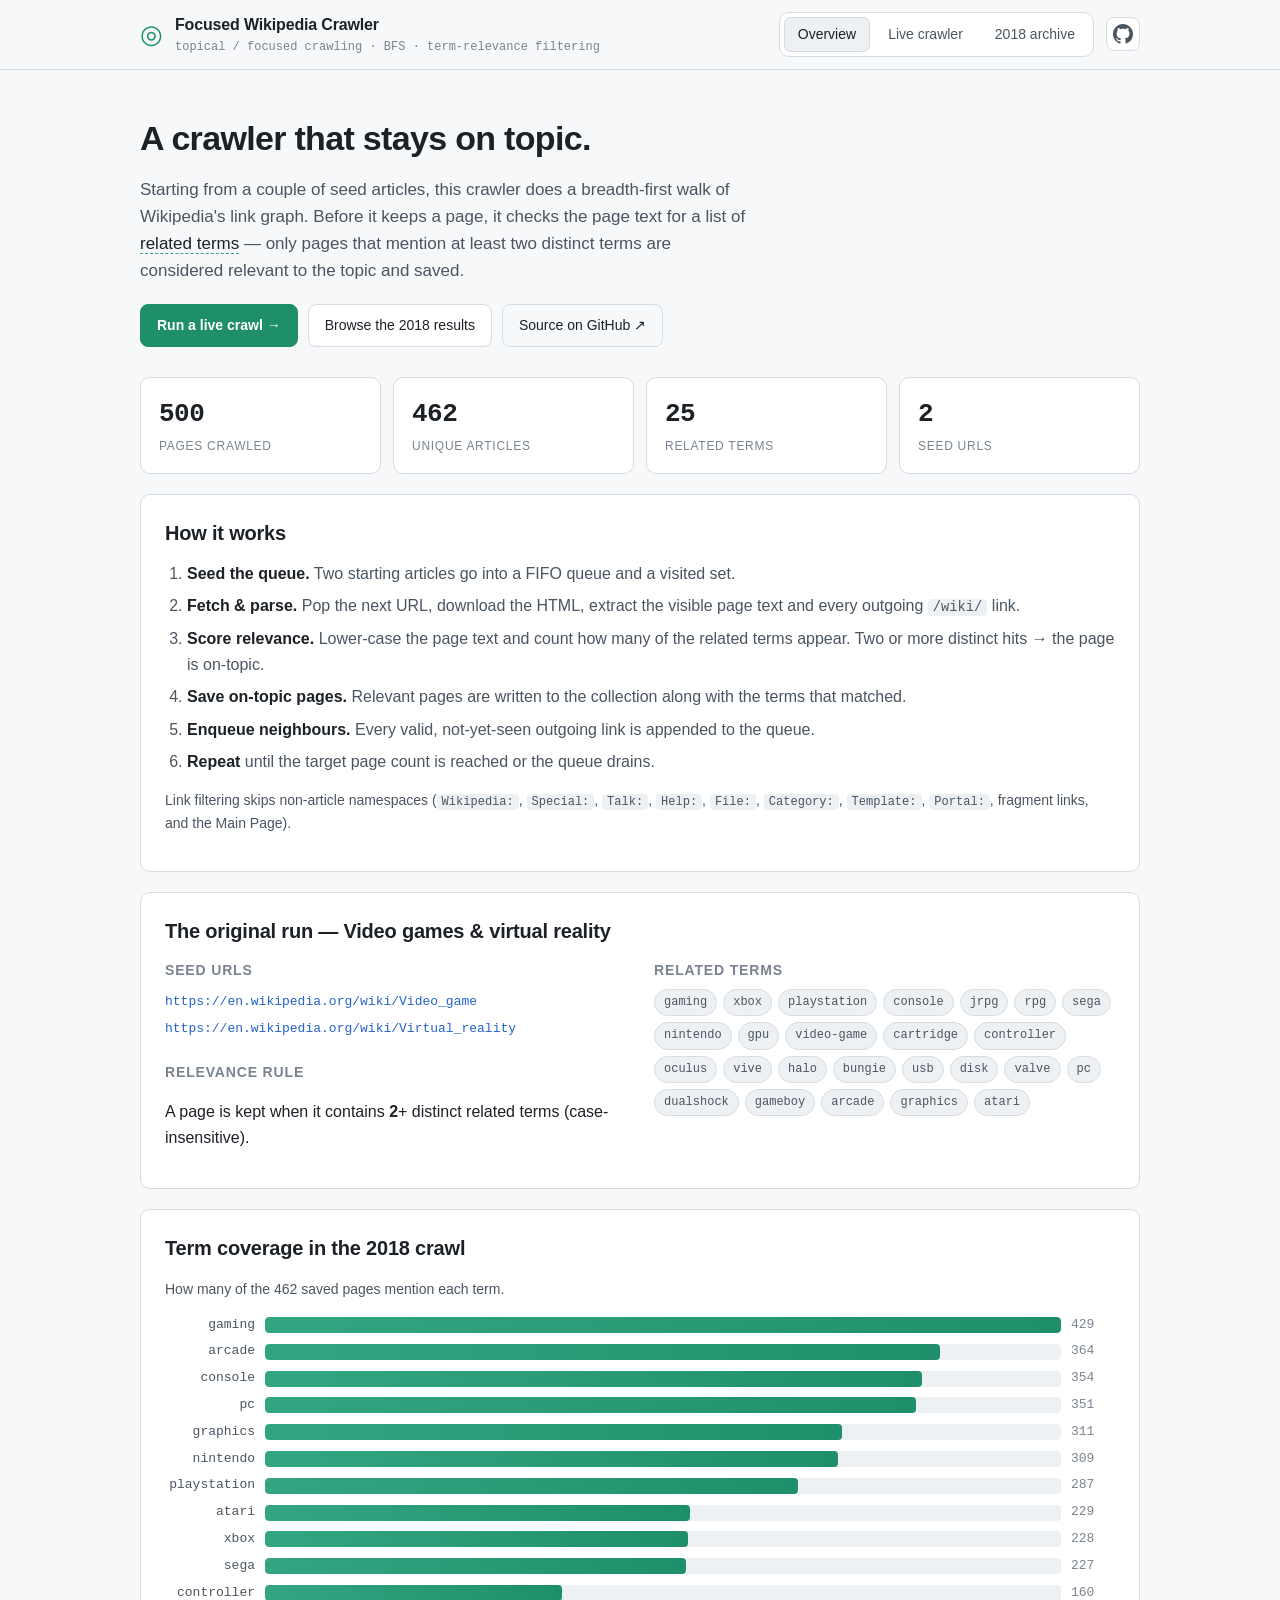
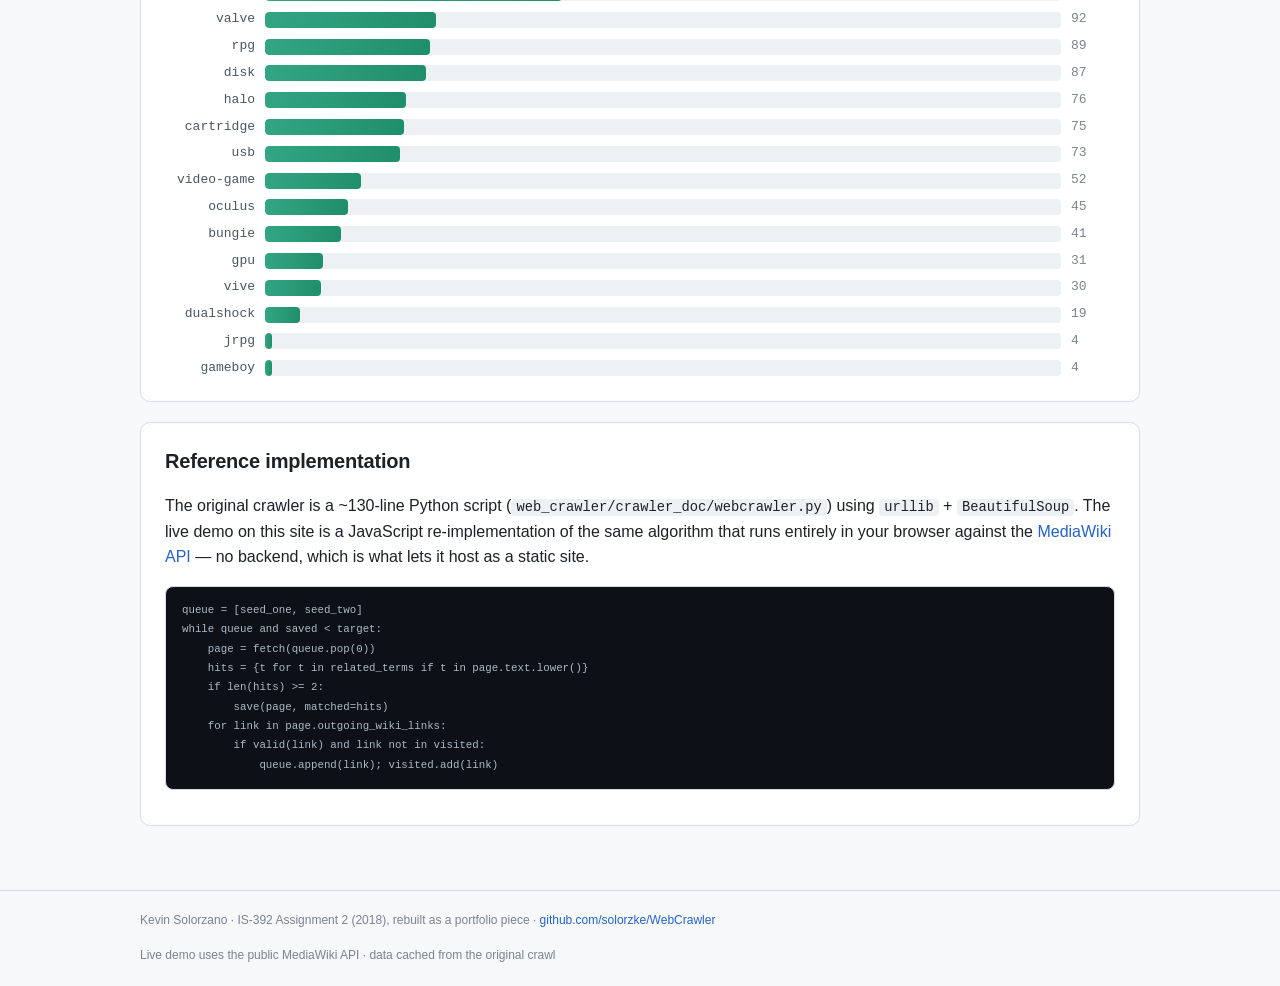
==== site/public/index.html @ 78a3e693 "Deploy to Firebase & Provide FE" ====
<!DOCTYPE html>
<html lang="en">
<head>
<meta charset="utf-8" />
<meta name="viewport" content="width=device-width, initial-scale=1" />
<title>Focused Wikipedia Crawler</title>
<meta name="description" content="A topical web crawler that walks Wikipedia collecting pages relevant to a topic — with a live in-browser demo and the archived 2018 crawl." />
<link rel="preconnect" href="https://en.wikipedia.org" />
<link rel="icon" href="data:image/svg+xml,%3Csvg xmlns='http://www.w3.org/2000/svg' viewBox='0 0 32 32'%3E%3Crect width='32' height='32' rx='7' fill='%230d1117'/%3E%3Ccircle cx='16' cy='16' r='8' fill='none' stroke='%234dd0a7' stroke-width='2.5'/%3E%3Ccircle cx='16' cy='16' r='2.5' fill='%234dd0a7'/%3E%3C/svg%3E" />
<link rel="stylesheet" href="styles.css" />
</head>
<body>
<header class="site-header">
  <div class="wrap">
    <div class="brand">
      <span class="brand-mark" aria-hidden="true">&#9678;</span>
      <div>
        <div class="brand-title">Focused Wikipedia Crawler</div>
        <div class="brand-sub">topical / focused crawling &middot; BFS &middot; term-relevance filtering</div>
      </div>
    </div>
    <div class="header-right">
      <nav class="tabs" role="tablist">
        <button class="tab is-active" data-view="overview" role="tab">Overview</button>
        <button class="tab" data-view="live" role="tab">Live crawler</button>
        <button class="tab" data-view="archive" role="tab">2018 archive</button>
      </nav>
      <a class="gh-link" href="https://github.com/solorzke/WebCrawler" target="_blank" rel="noopener" aria-label="View source on GitHub" title="View source on GitHub">
        <svg viewBox="0 0 16 16" width="20" height="20" fill="currentColor" aria-hidden="true">
          <path d="M8 0C3.58 0 0 3.58 0 8c0 3.54 2.29 6.53 5.47 7.59.4.07.55-.17.55-.38 0-.19-.01-.82-.01-1.49-2.01.37-2.53-.49-2.69-.94-.09-.23-.48-.94-.82-1.13-.28-.15-.68-.52-.01-.53.63-.01 1.08.58 1.23.82.72 1.21 1.87.87 2.33.66.07-.52.28-.87.51-1.07-1.78-.2-3.64-.89-3.64-3.95 0-.87.31-1.59.82-2.15-.08-.2-.36-1.02.08-2.12 0 0 .67-.21 2.2.82.64-.18 1.32-.27 2-.27.68 0 1.36.09 2 .27 1.53-1.04 2.2-.82 2.2-.82.44 1.1.16 1.92.08 2.12.51.56.82 1.27.82 2.15 0 3.07-1.87 3.75-3.65 3.95.29.25.54.73.54 1.48 0 1.07-.01 1.93-.01 2.2 0 .21.15.46.55.38A8.01 8.01 0 0016 8c0-4.42-3.58-8-8-8z"/>
        </svg>
      </a>
    </div>
  </div>
</header>

<main class="wrap">

  <!-- ---------------------------------------------------------------- OVERVIEW -->
  <section id="view-overview" class="view is-active">
    <div class="hero">
      <h1>A crawler that stays on topic.</h1>
      <p class="lede">
        Starting from a couple of seed articles, this crawler does a breadth-first
        walk of Wikipedia's link graph. Before it keeps a page, it checks the page
        text for a list of <em>related terms</em> &mdash; only pages that mention at
        least two distinct terms are considered relevant to the topic and saved.
      </p>
      <div class="hero-cta">
        <button class="btn btn-primary" data-goto="live">Run a live crawl &rarr;</button>
        <button class="btn" data-goto="archive">Browse the 2018 results</button>
        <a class="btn btn-ghost" href="https://github.com/solorzke/WebCrawler" target="_blank" rel="noopener">Source on GitHub &nearr;</a>
      </div>
    </div>

    <div class="stat-grid" id="overview-stats"><!-- filled by JS --></div>

    <div class="panel">
      <h2>How it works</h2>
      <ol class="steps">
        <li><strong>Seed the queue.</strong> Two starting articles go into a FIFO queue and a visited set.</li>
        <li><strong>Fetch &amp; parse.</strong> Pop the next URL, download the HTML, extract the visible page text and every outgoing <code>/wiki/</code> link.</li>
        <li><strong>Score relevance.</strong> Lower-case the page text and count how many of the related terms appear. Two or more distinct hits &rarr; the page is on-topic.</li>
        <li><strong>Save on-topic pages.</strong> Relevant pages are written to the collection along with the terms that matched.</li>
        <li><strong>Enqueue neighbours.</strong> Every valid, not-yet-seen outgoing link is appended to the queue.</li>
        <li><strong>Repeat</strong> until the target page count is reached or the queue drains.</li>
      </ol>
      <p class="note">
        Link filtering skips non-article namespaces (<code>Wikipedia:</code>,
        <code>Special:</code>, <code>Talk:</code>, <code>Help:</code>,
        <code>File:</code>, <code>Category:</code>, <code>Template:</code>,
        <code>Portal:</code>, fragment links, and the Main Page).
      </p>
    </div>

    <div class="panel">
      <h2>The original run &mdash; <span id="topic-name">topic</span></h2>
      <div class="cols">
        <div>
          <h3>Seed URLs</h3>
          <ul class="plain" id="seed-list"></ul>
          <h3>Relevance rule</h3>
          <p>A page is kept when it contains <strong id="threshold-n">2</strong>+ distinct related terms (case-insensitive).</p>
        </div>
        <div>
          <h3>Related terms</h3>
          <div class="chips" id="term-list"></div>
        </div>
      </div>
    </div>

    <div class="panel">
      <h2>Term coverage in the 2018 crawl</h2>
      <p class="note">How many of the 462 saved pages mention each term.</p>
      <div class="bars" id="term-bars"></div>
    </div>

    <div class="panel">
      <h2>Reference implementation</h2>
      <p>
        The original crawler is a ~130-line Python script
        (<code>web_crawler/crawler_doc/webcrawler.py</code>) using
        <code>urllib</code> + <code>BeautifulSoup</code>. The live demo on this
        site is a JavaScript re-implementation of the same algorithm that runs
        entirely in your browser against the
        <a href="https://www.mediawiki.org/wiki/API:Main_page" target="_blank" rel="noopener">MediaWiki API</a>
        &mdash; no backend, which is what lets it host as a static site.
      </p>
      <pre class="code"><code>queue = [seed_one, seed_two]
while queue and saved &lt; target:
    page = fetch(queue.pop(0))
    hits = {t for t in related_terms if t in page.text.lower()}
    if len(hits) &gt;= 2:
        save(page, matched=hits)
    for link in page.outgoing_wiki_links:
        if valid(link) and link not in visited:
            queue.append(link); visited.add(link)</code></pre>
    </div>
  </section>

  <!-- ---------------------------------------------------------------- LIVE -->
  <section id="view-live" class="view">
    <div class="panel">
      <h2>Live crawl</h2>
      <p class="note">
        Runs in your browser against Wikipedia's API, one page at a time with a
        polite delay. Great for a 15&ndash;40 page demo &mdash; not a full 500-page run.
      </p>

      <form id="crawl-form" class="form">
        <div class="field">
          <label for="f-seeds">Seed articles <span class="hint">one per line &mdash; title, /wiki/Title, or full URL</span></label>
          <textarea id="f-seeds" rows="2" spellcheck="false">Video game
Virtual reality</textarea>
        </div>
        <div class="field">
          <label for="f-terms">Related terms <span class="hint">comma or newline separated</span></label>
          <textarea id="f-terms" rows="2" spellcheck="false">gaming, xbox, playstation, console, nintendo, sega, atari, arcade, oculus, controller, cartridge, graphics</textarea>
        </div>
        <div class="row">
          <div class="field sm">
            <label for="f-threshold">Min term hits</label>
            <input type="number" id="f-threshold" value="2" min="1" max="8" />
          </div>
          <div class="field sm">
            <label for="f-max">Max pages to save</label>
            <input type="number" id="f-max" value="25" min="3" max="60" />
          </div>
          <div class="field sm">
            <label for="f-delay">Delay (ms)</label>
            <input type="number" id="f-delay" value="450" min="200" max="3000" step="50" />
          </div>
          <div class="field sm">
            <label for="f-fetchcap">Fetch budget</label>
            <input type="number" id="f-fetchcap" value="200" min="20" max="600" step="10" />
          </div>
        </div>
        <div class="hero-cta">
          <button type="submit" class="btn btn-primary" id="btn-start">Start crawl</button>
          <button type="button" class="btn" id="btn-pause" disabled>Pause</button>
          <button type="button" class="btn btn-ghost" id="btn-reset" disabled>Reset</button>
          <button type="button" class="btn btn-ghost" id="btn-preset">Load VR/games preset</button>
        </div>
      </form>
    </div>

    <div class="stat-grid live-stats" id="live-stats">
      <div class="stat"><div class="stat-n" id="s-fetched">0</div><div class="stat-l">fetched</div></div>
      <div class="stat"><div class="stat-n" id="s-saved">0</div><div class="stat-l">saved</div></div>
      <div class="stat"><div class="stat-n" id="s-skipped">0</div><div class="stat-l">off-topic</div></div>
      <div class="stat"><div class="stat-n" id="s-queue">0</div><div class="stat-l">in queue</div></div>
    </div>
    <div class="progress"><div class="progress-bar" id="live-progress"></div></div>
    <div class="status-line" id="live-status">Idle.</div>

    <div class="split">
      <div class="panel results-panel">
        <h3>Saved pages <span class="counter" id="results-count">0</span></h3>
        <div id="live-results" class="results"></div>
      </div>
      <div class="panel log-panel">
        <h3>Crawl log</h3>
        <div id="live-log" class="log"></div>
      </div>
    </div>
  </section>

  <!-- ---------------------------------------------------------------- ARCHIVE -->
  <section id="view-archive" class="view">
    <div class="panel">
      <h2>The 2018 crawl &mdash; <span id="a-topic">topic</span></h2>
      <p class="note">
        <span id="a-count">462</span> unique on-topic pages collected in a single
        run from the two seed articles. Snippets and matched terms are extracted
        from the saved HTML.
      </p>
      <div class="archive-controls">
        <input type="search" id="a-search" placeholder="Search titles and snippets&hellip;" />
        <select id="a-sort">
          <option value="order">Crawl order</option>
          <option value="title">Title A&ndash;Z</option>
          <option value="terms-desc">Most terms matched</option>
        </select>
      </div>
      <div class="chips filter-chips" id="a-term-filter"></div>
    </div>
    <div class="archive-meta" id="a-meta"></div>
    <div id="archive-results" class="results"></div>
    <div class="load-more"><button class="btn" id="a-more" hidden>Show more</button></div>
  </section>

</main>

<footer class="site-footer">
  <div class="wrap">
    <span>Kevin Solorzano &middot; IS-392 Assignment 2 (2018), rebuilt as a portfolio piece &middot; <a href="https://github.com/solorzke/WebCrawler" target="_blank" rel="noopener">github.com/solorzke/WebCrawler</a></span>
    <span>Live demo uses the public MediaWiki API &middot; data cached from the original crawl</span>
  </div>
</footer>

<script src="config.js"></script>
<script src="crawler.js"></script>
<script src="app.js"></script>
</body>
</html>
---- site/public/styles.css ----
:root {
  --bg: #0d1117;
  --bg-elev: #161b22;
  --bg-elev-2: #1c2330;
  --border: #2a313c;
  --text: #e6edf3;
  --text-dim: #9aa5b1;
  --text-faint: #6b7684;
  --accent: #4dd0a7;
  --accent-dim: #2f8f74;
  --accent-2: #6ea8fe;
  --warn: #e3b341;
  --danger: #f0776a;
  --radius: 10px;
  --mono: ui-monospace, SFMono-Regular, "SF Mono", Menlo, Consolas, monospace;
  --sans: -apple-system, BlinkMacSystemFont, "Segoe UI", Roboto, Helvetica, Arial, sans-serif;
}

* { box-sizing: border-box; }

body {
  margin: 0;
  background: var(--bg);
  color: var(--text);
  font-family: var(--sans);
  line-height: 1.6;
  -webkit-font-smoothing: antialiased;
}

.wrap { max-width: 1040px; margin: 0 auto; padding: 0 20px; }

a { color: var(--accent-2); text-decoration: none; }
a:hover { text-decoration: underline; }

code { font-family: var(--mono); font-size: 0.86em; background: var(--bg-elev-2); padding: 1px 5px; border-radius: 4px; }

/* header ------------------------------------------------------------ */
.site-header {
  border-bottom: 1px solid var(--border);
  background: rgba(13, 17, 23, 0.85);
  backdrop-filter: blur(8px);
  position: sticky; top: 0; z-index: 20;
}
.site-header .wrap { display: flex; align-items: center; justify-content: space-between; gap: 16px; flex-wrap: wrap; padding-top: 12px; padding-bottom: 12px; }
.brand { display: flex; align-items: center; gap: 12px; }
.brand-mark { font-size: 26px; color: var(--accent); }
.brand-title { font-weight: 650; letter-spacing: -0.01em; }
.brand-sub { font-size: 12px; color: var(--text-faint); font-family: var(--mono); }

.header-right { display: flex; align-items: center; gap: 12px; }
.gh-link {
  display: inline-flex; align-items: center; justify-content: center;
  width: 34px; height: 34px; border-radius: 8px; color: var(--text-dim);
  border: 1px solid var(--border); background: var(--bg-elev);
}
.gh-link:hover { color: var(--text); border-color: var(--text-faint); }

.tabs { display: flex; gap: 4px; background: var(--bg-elev); padding: 4px; border-radius: var(--radius); border: 1px solid var(--border); }
.tab {
  border: 0; background: transparent; color: var(--text-dim);
  font: inherit; font-size: 14px; padding: 6px 14px; border-radius: 7px; cursor: pointer;
}
.tab:hover { color: var(--text); }
.tab.is-active { background: var(--bg-elev-2); color: var(--text); box-shadow: inset 0 0 0 1px var(--border); }

/* views ------------------------------------------------------------- */
.view { display: none; padding: 32px 0 64px; }
.view.is-active { display: block; animation: fade 0.2s ease; }
@keyframes fade { from { opacity: 0; transform: translateY(4px); } to { opacity: 1; transform: none; } }

.hero { padding: 16px 0 8px; }
.hero h1 { font-size: 34px; line-height: 1.2; margin: 0 0 12px; letter-spacing: -0.02em; }
.lede { font-size: 17px; color: var(--text-dim); max-width: 65ch; }
.lede em { color: var(--text); font-style: normal; border-bottom: 1px dashed var(--accent-dim); }
.hero-cta { display: flex; gap: 10px; flex-wrap: wrap; margin-top: 20px; }

.btn {
  border: 1px solid var(--border); background: var(--bg-elev);
  color: var(--text); font: inherit; font-size: 14px; padding: 9px 16px;
  border-radius: 8px; cursor: pointer; transition: border-color 0.15s, background 0.15s;
}
.btn:hover:not(:disabled) { border-color: var(--text-faint); }
.btn:disabled { opacity: 0.45; cursor: not-allowed; }
.btn-primary { background: var(--accent); border-color: var(--accent); color: #07110d; font-weight: 600; }
.btn-primary:hover:not(:disabled) { background: #5fdbb4; }
.btn-ghost { background: transparent; }

/* panels ---------------------------------------------------------- */
.panel {
  background: var(--bg-elev); border: 1px solid var(--border);
  border-radius: var(--radius); padding: 22px 24px; margin-top: 20px;
}
.panel h2 { margin: 0 0 12px; font-size: 20px; letter-spacing: -0.01em; }
.panel h3 { margin: 18px 0 8px; font-size: 14px; text-transform: uppercase; letter-spacing: 0.06em; color: var(--text-faint); }
.note { color: var(--text-dim); font-size: 14px; }
.note code, .panel p code { background: var(--bg-elev-2); }

.steps { margin: 0; padding-left: 22px; }
.steps li { margin: 7px 0; color: var(--text-dim); }
.steps strong { color: var(--text); }

.cols { display: grid; grid-template-columns: 1fr 1fr; gap: 28px; }
.cols h3:first-child { margin-top: 0; }
ul.plain { list-style: none; margin: 0; padding: 0; }
ul.plain li { padding: 3px 0; font-family: var(--mono); font-size: 13px; word-break: break-all; }

.chips { display: flex; flex-wrap: wrap; gap: 6px; }
.chip {
  font-family: var(--mono); font-size: 12px; padding: 3px 9px;
  background: var(--bg-elev-2); border: 1px solid var(--border);
  border-radius: 20px; color: var(--text-dim);
}
.chip.matched { color: var(--accent); border-color: var(--accent-dim); background: rgba(77, 208, 167, 0.08); }
.filter-chips .chip { cursor: pointer; user-select: none; }
.filter-chips .chip.active { background: var(--accent); color: #07110d; border-color: var(--accent); }

.code {
  background: var(--bg); border: 1px solid var(--border); border-radius: 8px;
  padding: 14px 16px; overflow-x: auto; font-size: 12.5px; line-height: 1.55;
}
.code code { background: none; padding: 0; color: var(--text-dim); }

/* stats ---------------------------------------------------------- */
.stat-grid { display: grid; grid-template-columns: repeat(4, 1fr); gap: 12px; margin-top: 22px; }
.stat {
  background: var(--bg-elev); border: 1px solid var(--border);
  border-radius: var(--radius); padding: 16px 18px; text-align: left;
}
.stat-n { font-size: 26px; font-weight: 650; font-family: var(--mono); letter-spacing: -0.02em; }
.stat-l { font-size: 12px; color: var(--text-faint); text-transform: uppercase; letter-spacing: 0.06em; margin-top: 2px; }
.live-stats .stat-n { color: var(--accent); }

/* bars --------------------------------------------------------- */
.bars { display: flex; flex-direction: column; gap: 6px; margin-top: 12px; }
.bar-row { display: grid; grid-template-columns: 90px 1fr 44px; align-items: center; gap: 10px; font-size: 13px; }
.bar-row .bar-label { font-family: var(--mono); color: var(--text-dim); text-align: right; }
.bar-track { display: block; background: var(--bg-elev-2); border-radius: 4px; height: 16px; overflow: hidden; }
.bar-fill { display: block; background: linear-gradient(90deg, var(--accent-dim), var(--accent)); height: 100%; min-width: 2px; border-radius: 4px; }
.bar-row .bar-val { font-family: var(--mono); color: var(--text-faint); }

/* forms ------------------------------------------------------- */
.form { margin-top: 6px; }
.field { margin-bottom: 14px; }
.field label { display: block; font-size: 13px; font-weight: 600; margin-bottom: 5px; }
.field .hint { font-weight: 400; color: var(--text-faint); font-size: 12px; }
.field textarea, .field input {
  width: 100%; background: var(--bg); border: 1px solid var(--border);
  color: var(--text); font-family: var(--mono); font-size: 13px;
  padding: 9px 11px; border-radius: 7px; resize: vertical;
}
.field textarea:focus, .field input:focus { outline: none; border-color: var(--accent-dim); }
.row { display: flex; gap: 12px; flex-wrap: wrap; }
.field.sm { flex: 1; min-width: 110px; }

/* progress / status ------------------------------------------- */
.progress { height: 4px; background: var(--bg-elev-2); border-radius: 3px; margin-top: 16px; overflow: hidden; }
.progress-bar { height: 100%; width: 0; background: var(--accent); transition: width 0.3s ease; }
.status-line { font-family: var(--mono); font-size: 13px; color: var(--text-dim); margin-top: 10px; min-height: 20px; }

/* split panels ----------------------------------------------- */
.split { display: grid; grid-template-columns: 1.15fr 0.85fr; gap: 16px; margin-top: 4px; align-items: start; }
.results-panel h3, .log-panel h3 { margin-top: 0; display: flex; align-items: center; gap: 8px; }
.counter {
  font-family: var(--mono); font-size: 12px; background: var(--bg-elev-2);
  padding: 1px 8px; border-radius: 10px; color: var(--text-dim);
}

.results { display: flex; flex-direction: column; gap: 10px; max-height: 620px; overflow-y: auto; }
.card {
  background: var(--bg-elev-2); border: 1px solid var(--border);
  border-radius: 8px; padding: 13px 15px; animation: fade 0.2s ease;
}
.card-head { display: flex; justify-content: space-between; gap: 10px; align-items: baseline; }
.card-title { font-weight: 600; font-size: 15px; }
.card-title a { color: var(--text); }
.card-title a:hover { color: var(--accent-2); }
.card-n { font-family: var(--mono); font-size: 12px; color: var(--text-faint); flex-shrink: 0; }
.card-snip { font-size: 13px; color: var(--text-dim); margin: 7px 0 9px; }
.card-terms { display: flex; flex-wrap: wrap; gap: 5px; }

.log { font-family: var(--mono); font-size: 12px; line-height: 1.7; max-height: 620px; overflow-y: auto; background: var(--bg); border-radius: 7px; padding: 10px 12px; border: 1px solid var(--border); }
.log-line { white-space: pre-wrap; word-break: break-word; }
.log-save { color: var(--accent); }
.log-skip { color: var(--text-faint); }
.log-err { color: var(--danger); }
.log-info { color: var(--text-dim); }

/* archive --------------------------------------------------- */
.archive-controls { display: flex; gap: 10px; margin: 8px 0 12px; flex-wrap: wrap; }
.archive-controls input[type="search"] { flex: 1; min-width: 200px; background: var(--bg); border: 1px solid var(--border); color: var(--text); padding: 9px 12px; border-radius: 7px; font: inherit; font-size: 14px; }
.archive-controls select { background: var(--bg); border: 1px solid var(--border); color: var(--text); padding: 9px 12px; border-radius: 7px; font: inherit; font-size: 14px; }
.archive-meta { font-family: var(--mono); font-size: 12px; color: var(--text-faint); margin: 14px 0 8px; }
.load-more { text-align: center; margin-top: 18px; }

.site-footer { border-top: 1px solid var(--border); padding: 20px 0; color: var(--text-faint); font-size: 12px; }
.site-footer .wrap { display: flex; justify-content: space-between; gap: 16px; flex-wrap: wrap; }

/* responsive ----------------------------------------------- */
@media (max-width: 820px) {
  .stat-grid { grid-template-columns: repeat(2, 1fr); }
  .cols { grid-template-columns: 1fr; gap: 8px; }
  .split { grid-template-columns: 1fr; }
  .hero h1 { font-size: 27px; }
  .site-header .wrap { justify-content: center; }
}
@media (prefers-color-scheme: light) {
  :root {
    --bg: #f6f8fa; --bg-elev: #ffffff; --bg-elev-2: #eef1f4;
    --border: #d7dce2; --text: #1c2128; --text-dim: #4a5561;
    --text-faint: #7a838f; --accent: #1f8f6b; --accent-dim: #34a582;
    --accent-2: #2563c9;
  }
  .site-header { background: rgba(246, 248, 250, 0.85); }
  .btn-primary { color: #ffffff; }
  .code, .log { background: #0d1117; }
  .code code { color: #adbac7; }
}
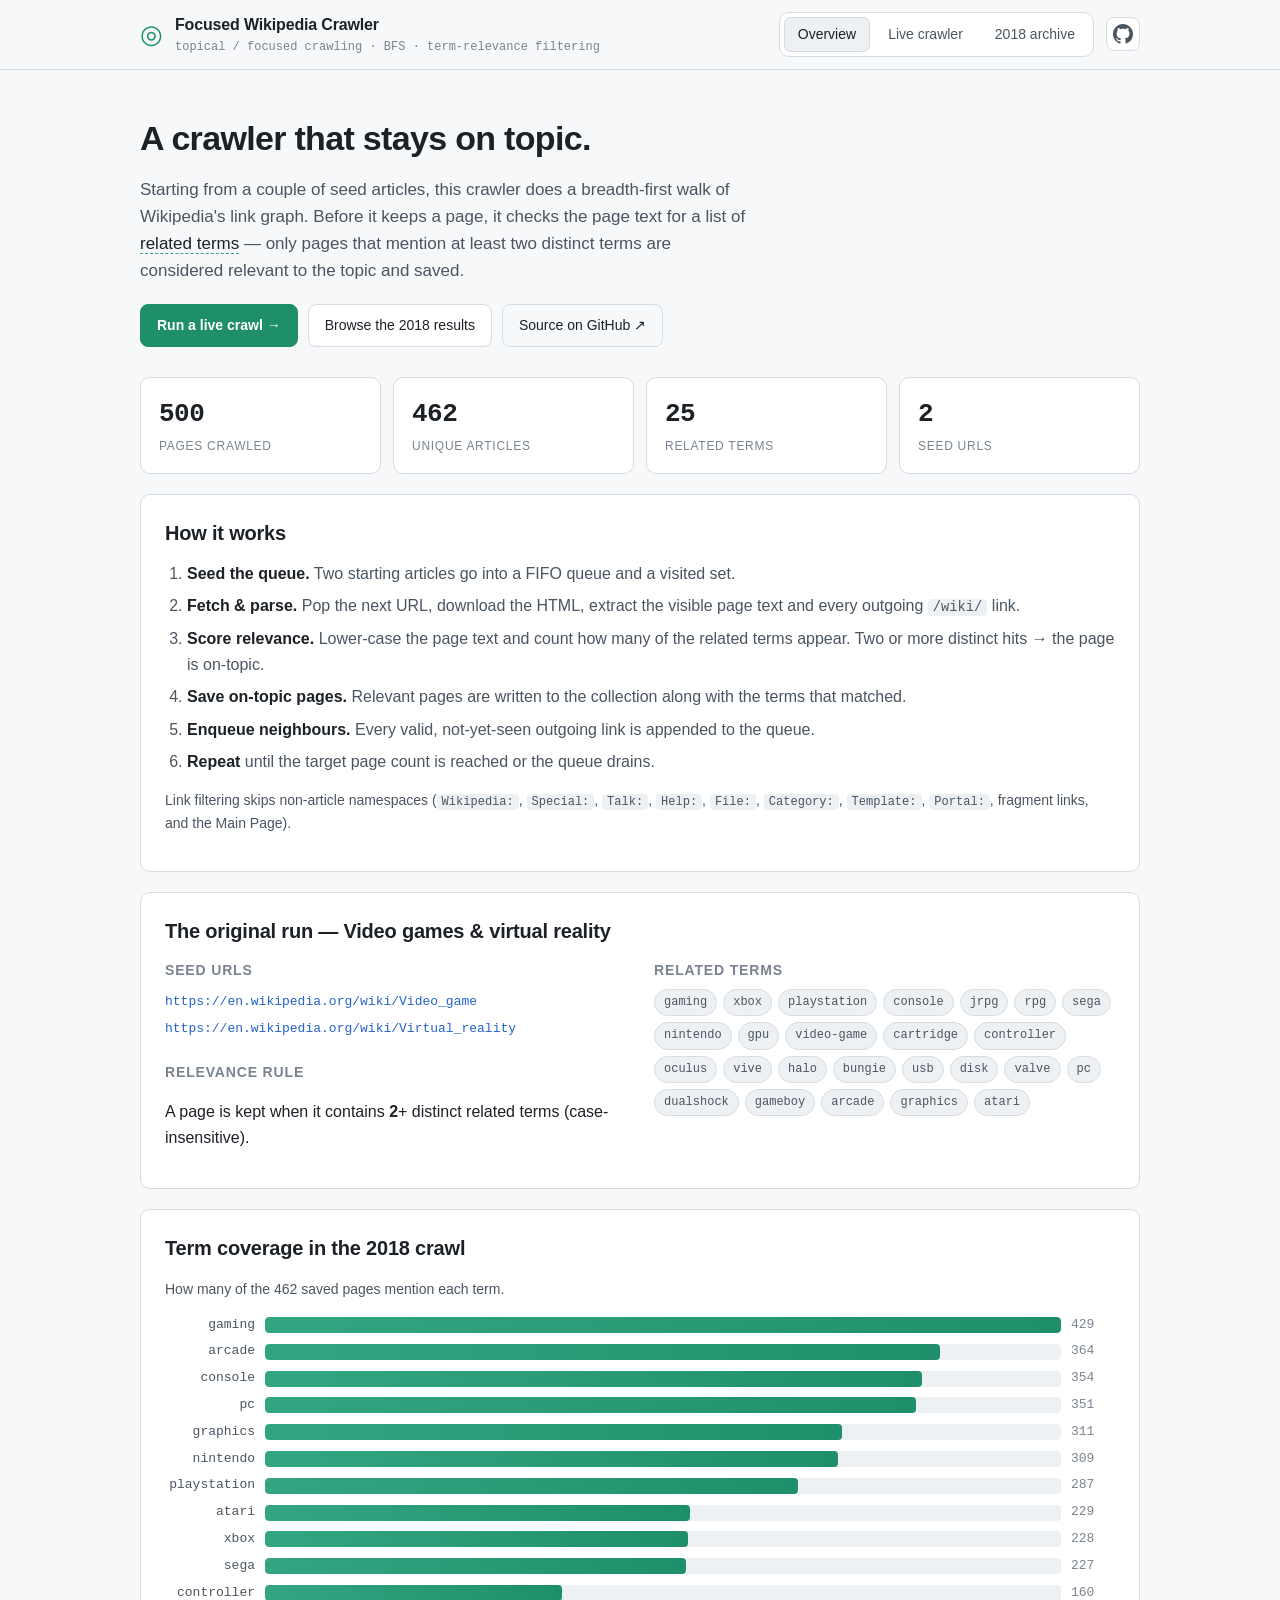
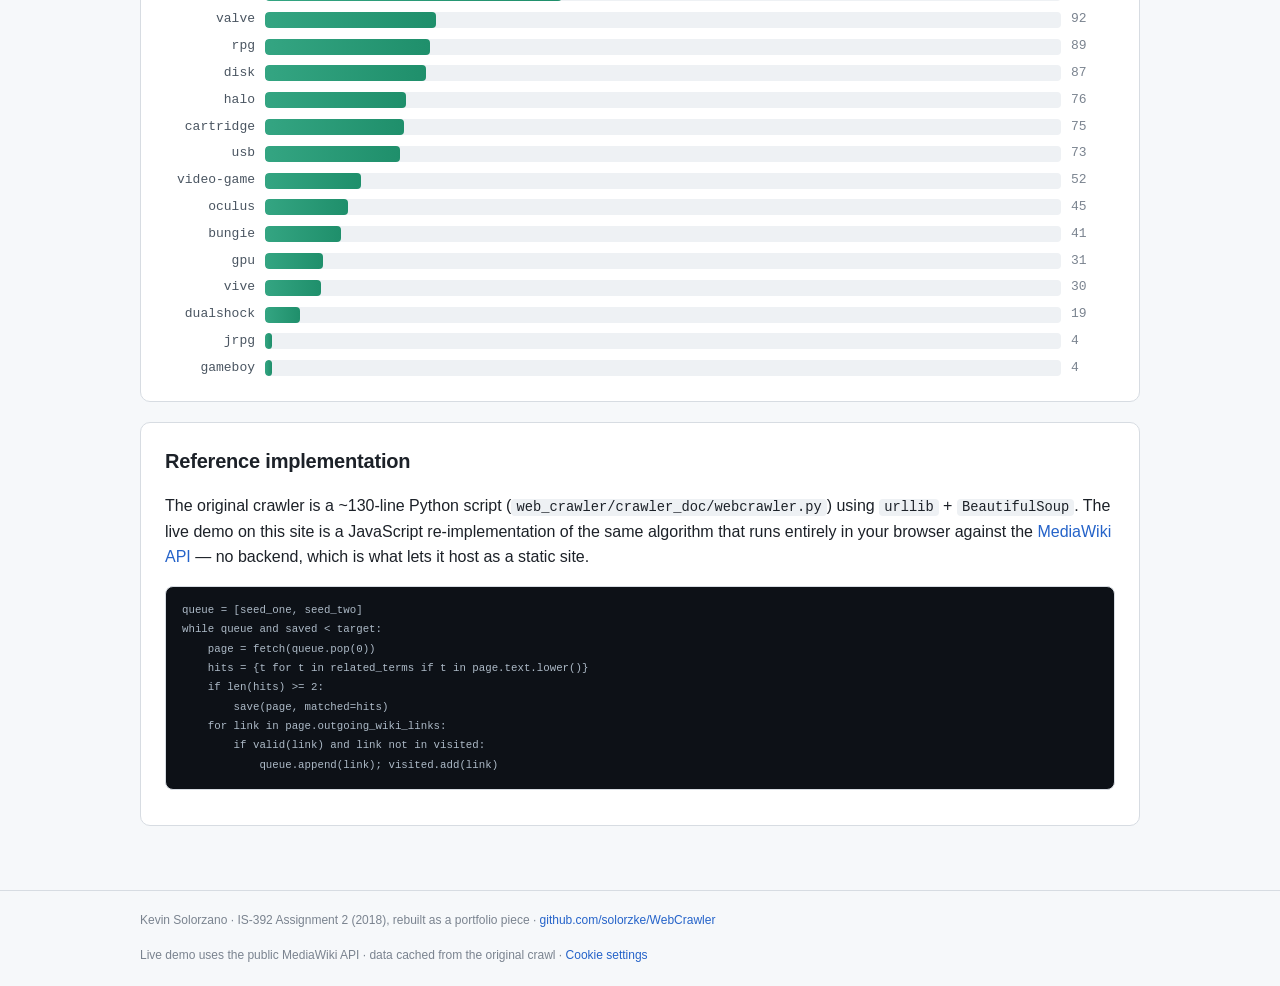
==== commit 1e13f1ed: "Add cookie consent banner with Consent Mode v2" ====
--- a/site/public/index.html
+++ b/site/public/index.html
@@ -1,6 +1,55 @@
 <!DOCTYPE html>
 <html lang="en">
 <head>
+<!-- Consent Mode v2 bootstrap - must stay above every other script on the page. -->
+<script>
+(function () {
+  var ID = 'G-VECXVNTGME';
+  window.CMP_CONFIG = {
+    gaId: ID,
+    siteName: "this site",
+    theme: "dark",
+    accent: "#4dd0a7",
+    accentFg: "#06231a"
+  };
+
+  window.dataLayer = window.dataLayer || [];
+  function gtag() { dataLayer.push(arguments); }
+  window.gtag = gtag;
+
+  // Re-read a previous decision synchronously so returning visitors who opted
+  // in are not measured late, and everyone else starts fully denied.
+  var ok = false;
+  try {
+    var s = JSON.parse(localStorage.getItem('cmp_consent_v1'));
+    ok = !!(s && s.v === 1 && s.categories && s.categories.analytics);
+  } catch (e) {}
+
+  gtag('consent', 'default', {
+    ad_storage: 'denied',
+    ad_user_data: 'denied',
+    ad_personalization: 'denied',
+    personalization_storage: 'denied',
+    analytics_storage: ok ? 'granted' : 'denied',
+    functionality_storage: 'granted',
+    security_storage: 'granted',
+    wait_for_update: 500
+  });
+
+  gtag('js', new Date());
+  gtag('config', ID);
+
+  // gtag.js itself is withheld until consent exists; cmp.js injects it on opt-in.
+  if (ok) {
+    var t = document.createElement('script');
+    t.async = true;
+    t.src = 'https://www.googletagmanager.com/gtag/js?id=' + ID;
+    document.head.appendChild(t);
+  }
+})();
+</script>
+<script src="/cmp.js" defer></script>
+
 <meta charset="utf-8" />
 <meta name="viewport" content="width=device-width, initial-scale=1" />
 <title>Focused Wikipedia Crawler</title>
@@ -214,7 +263,7 @@
 <footer class="site-footer">
   <div class="wrap">
     <span>Kevin Solorzano &middot; IS-392 Assignment 2 (2018), rebuilt as a portfolio piece &middot; <a href="https://github.com/solorzke/WebCrawler" target="_blank" rel="noopener">github.com/solorzke/WebCrawler</a></span>
-    <span>Live demo uses the public MediaWiki API &middot; data cached from the original crawl</span>
+    <span>Live demo uses the public MediaWiki API &middot; data cached from the original crawl &middot; <a href="#" data-cmp-open>Cookie settings</a></span>
   </div>
 </footer>
 
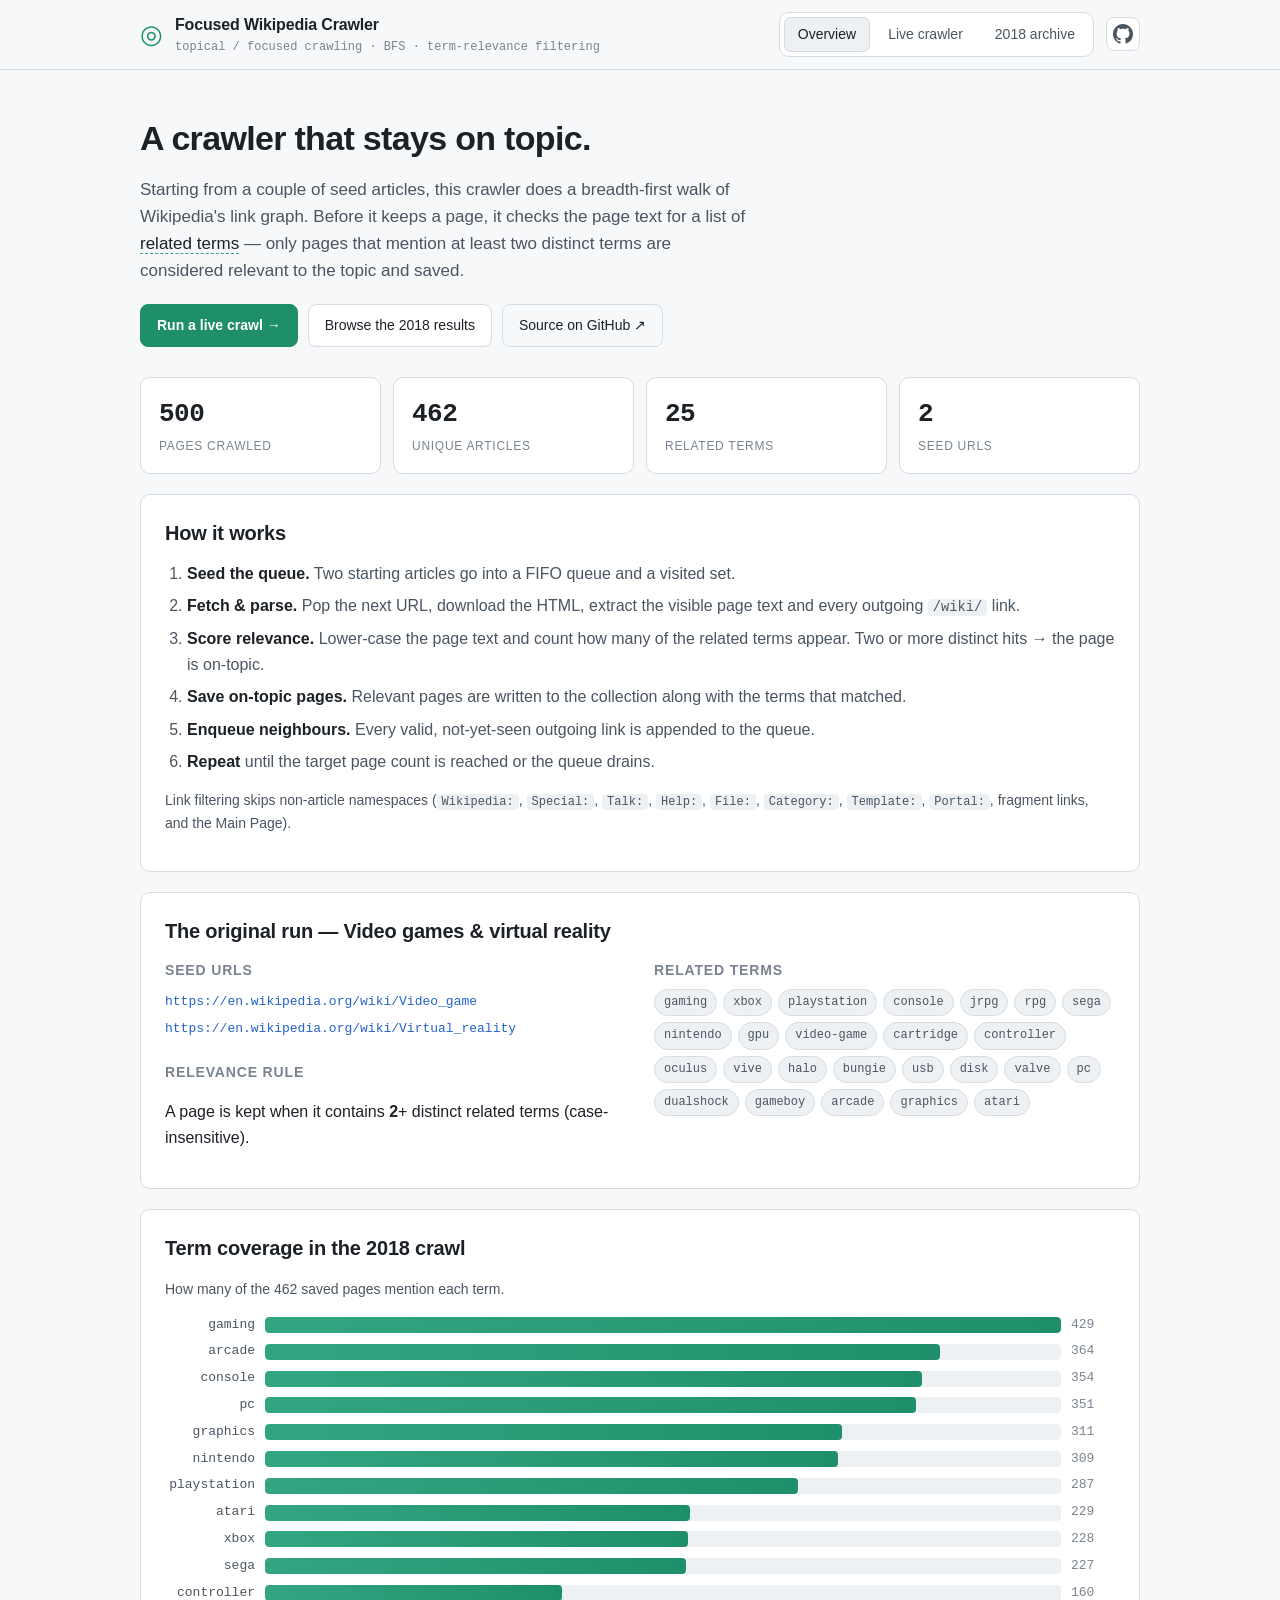
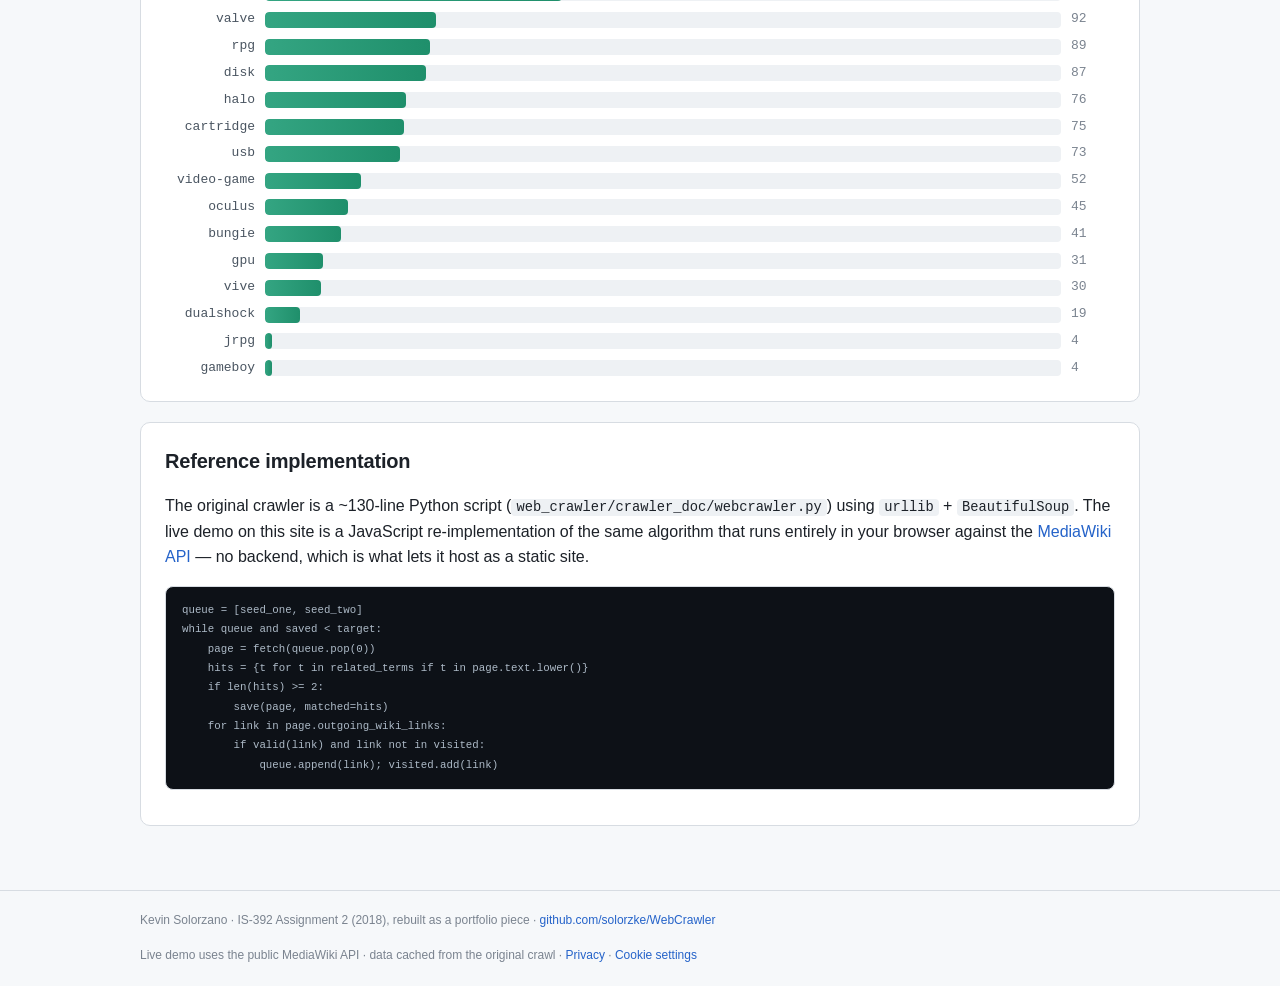
==== commit 476e551d: "Add privacy policy page and link it from the consent banner" ====
--- a/site/public/index.html
+++ b/site/public/index.html
@@ -10,7 +10,8 @@
     siteName: "this site",
     theme: "dark",
     accent: "#4dd0a7",
-    accentFg: "#06231a"
+    accentFg: "#06231a",
+    policyUrl: "/privacy"
   };
 
   window.dataLayer = window.dataLayer || [];
@@ -263,7 +264,7 @@
 <footer class="site-footer">
   <div class="wrap">
     <span>Kevin Solorzano &middot; IS-392 Assignment 2 (2018), rebuilt as a portfolio piece &middot; <a href="https://github.com/solorzke/WebCrawler" target="_blank" rel="noopener">github.com/solorzke/WebCrawler</a></span>
-    <span>Live demo uses the public MediaWiki API &middot; data cached from the original crawl &middot; <a href="#" data-cmp-open>Cookie settings</a></span>
+    <span>Live demo uses the public MediaWiki API &middot; data cached from the original crawl &middot; <a href="/privacy">Privacy</a> &middot; <a href="#" data-cmp-open>Cookie settings</a></span>
   </div>
 </footer>
 
